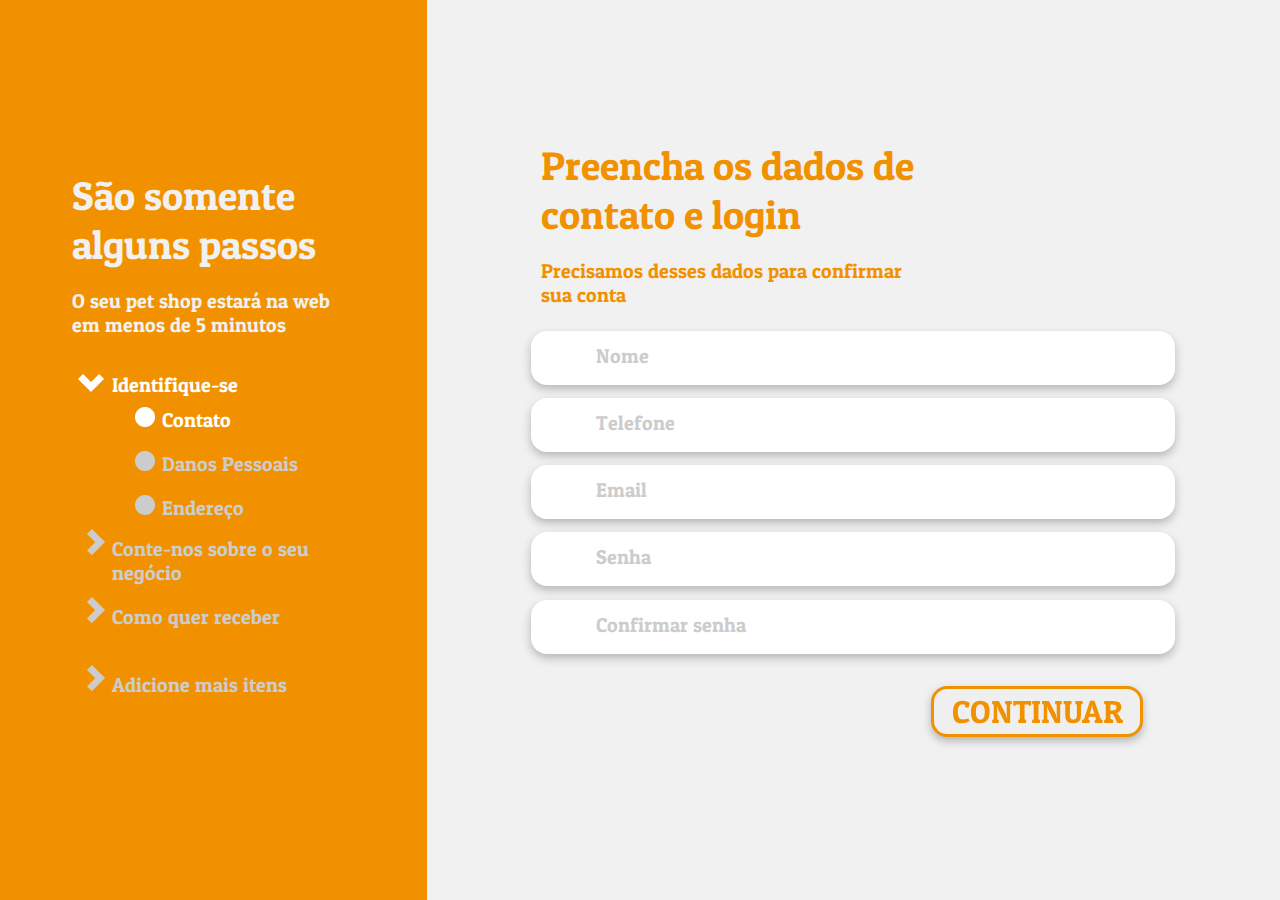
==== cadastro/index.html @ f834b2cd "feat: TG1-27 tela de cadastro contato" ====
<!DOCTYPE html>

<html>
    <head>
        <title>PetWeb - Cadastro</title>

        <link rel="stylesheet" href="/assets/css/main.css">
        <link rel="stylesheet" href="/cadastro/style.css">
    </head>

    <body class="container">
        <!-- container left -->
        <div class="col-lg-4 sm-hidden color1 container full-height">
            <div class="container-left">
                <h1 style="width: 263px">São somente alguns passos</h1>
                <h6 style="width: 263px">O seu pet shop estará na web em menos de 5 minutos</h6>
                <ul>
                    <li class="active">Identifique-se
                        <ul>
                            <li class="active">Contato</li>
                            <li>Danos Pessoais</li>
                            <li>Endereço</li>
                        </ul>
                    </li>
                    <li>Conte-nos sobre o seu negócio</li>
                    <li>Como quer receber</li>
                    <li>Adicione mais itens</li>
                </ul>
            </div>
        </div>

        <!-- container right-->
        <div class="col-lg-8 col-sm-12 color2 container full-height">
            <div class="container-left">
                <h1 style="width: 400px">Preencha os dados de contato e login</h1>
                <h6 style="width: 367px">Precisamos desses dados para confirmar sua conta</h6>
                <form action="#" id="form_contato">
                    <input placeholder="Nome" type="text" name="name" id="inp_name"/>
                    <input placeholder="Telefone" type="tel" name="tel" id="inp_tel"/>
                    <input placeholder="Email" type="email" name="email" id="inp_email"/>
                    <input placeholder="Senha" type="password" name="pass" id="inp_pass"/>
                    <input placeholder="Confirmar senha" type="password" name="confirm" id="inp_confirm">
                    <button class="btn-default" type="submit">CONTINUAR</button>
                </form>
            </div>
        </div>


        <script src="/assets/js/main.js"></script>
        <script src="/cadastro/cadastro.js"></script>
    </body>
</html>
---- assets/css/main.css ----
/* fonts */
@font-face
{
    font-family: Patua One;
    src: url(/assets/fonts/Patua_One/PatuaOne-Regular.ttf);
}

/* general */
*{
    font-family: Patua One;
}

/* tags */
body{
    margin: 0px;
    padding: 0px;
    width: 100vw;
    height: 100vh;
}

/* classes */
.color1{
    background-color: #f29100;
    color: #f1f1f1;
}

.color2{
    background-color: #f1f1f1;
    color:#f29100;
}


[   class          *=  "col-"      ]
{   float:                  left;
}

@media only screen and (max-width: 768px) {
    /* For mobile phones: */
    .col-sm-1       {   width:         8.33%;          }
    .col-sm-2       {   width:         16.66%;         }
    .col-sm-3       {   width:         25%;            }
    .col-sm-4       {   width:         33.33%;         }
    .col-sm-5       {   width:         41.66%;         }
    .col-sm-6       {   width:         50%;            }
    .col-sm-7       {   width:         58.33%;         }
    .col-sm-8       {   width:         66.66%;         }
    .col-sm-9       {   width:         75%;            }
    .col-sm-10      {   width:         83.33%;         }
    .col-sm-11      {   width:         91.66%;         }
    .col-sm-12      {   width:         100%;           }
    .sm-hidden      {   display:       none;           }

    .subscript{
        font-size:          0.6em;
        color:              #AAA;
        text-align:         center;
    }
}

@media only screen and (min-width: 769px) {
    .col-lg-1       {   width:      8.33%;          }
    .col-lg-2       {   width:      16.66%;         }
    .col-lg-3       {   width:      25%;            }
    .col-lg-4       {   width:      33.33%;         }
    .col-lg-5       {   width:      41.66%;         }
    .col-lg-6       {   width:      50%;            }
    .col-lg-7       {   width:      58.33%;         }
    .col-lg-8       {   width:      66.66%;         }
    .col-lg-9       {   width:      75%;            }
    .col-lg-10      {   width:      83.33%;         }
    .col-lg-11      {   width:      91.66%;         }
    .col-lg-12      {   width:      100%;           }
    .col-lg-18      {   width:      150%;           }
    .lg-hidden      {   display:    none;           }

    .subscript{
        display:            none;
    }
}
---- cadastro/style.css ----
/** tags **/
h1
{
    font-size: 40px;
    font-weight: 400;
    line-height: 49px;
    letter-spacing: 0em;
    text-align: left;
    margin:5px;
    padding:5px;
}

h6
{
    font-style: normal;
    font-weight: 400;
    font-size: 20px;
    line-height: 24px;
    text-align: left;
    margin: 5px;
    padding:5px;
}

ul{
    list-style-image: url(/assets/img/icon_chevron_right.png);
    width: 263px;
}

ul li{
    margin: 10px;
    height: 48px;
    font-style: normal;
    font-weight: 400;
    font-size: 20px;
    line-height: 24px;
    color: #ccc;
    display: inline flow-root list-item;
}

ul li.active {
    list-style-image: url(/assets/img/icon_chevron_bottom_active.png);
    color: #FFF;
}

ul li > ul li {
    list-style-image: url(/assets/img/icon_media_record.png);
    color: #CCC;
    height: 24px;
    width: 200px;
}

ul li.active > ul li.active {
    list-style-image: url(/assets/img/icon_media_record_active.png);
    color: #FFF;
}

input{
    width: 45vw;
    height: 50px;
    background: #FFFFFF;
    box-shadow: 0px 4px 10px rgba(0, 0, 0, 0.25), 0px -4px 10px rgba(255, 255, 255, 0.25);
    border-radius: 16px;
    border: 1px solid transparent;
    margin-top: 1em;
    padding-left: 5vw;
}

input::placeholder{
    color:#CCC;
    font-family: 'Patua One';
    font-style: normal;
    font-weight: 400;
    font-size: 20px;
    line-height: 24px;
    text-align: left;
}


/** classes **/
.full-height
{
    height: 100%;
}

.row {
    width: 100%;
}

.container
{
    display: flex;
    align-items: center;
    justify-content: center;
    flex-flow: wrap;
}

.container-left
{
    display: flex;
    align-items: center;
    justify-content: left;
    flex-flow: wrap;
    width: min-content;
    height: min-content;
}

.btn-default
{
    width: 212px;
    height: 51px;
    color: #f29100;
    font-family: 'Patua One';
    font-style: normal;
    font-weight: 400;
    font-size: 32px;
    line-height: 39px;
    border: 3px solid #F29100;
    filter: drop-shadow(0px 4px 4px rgba(0, 0, 0, 0.25));
    border-radius: 16px;
    margin: 1em;
    float:right;
}
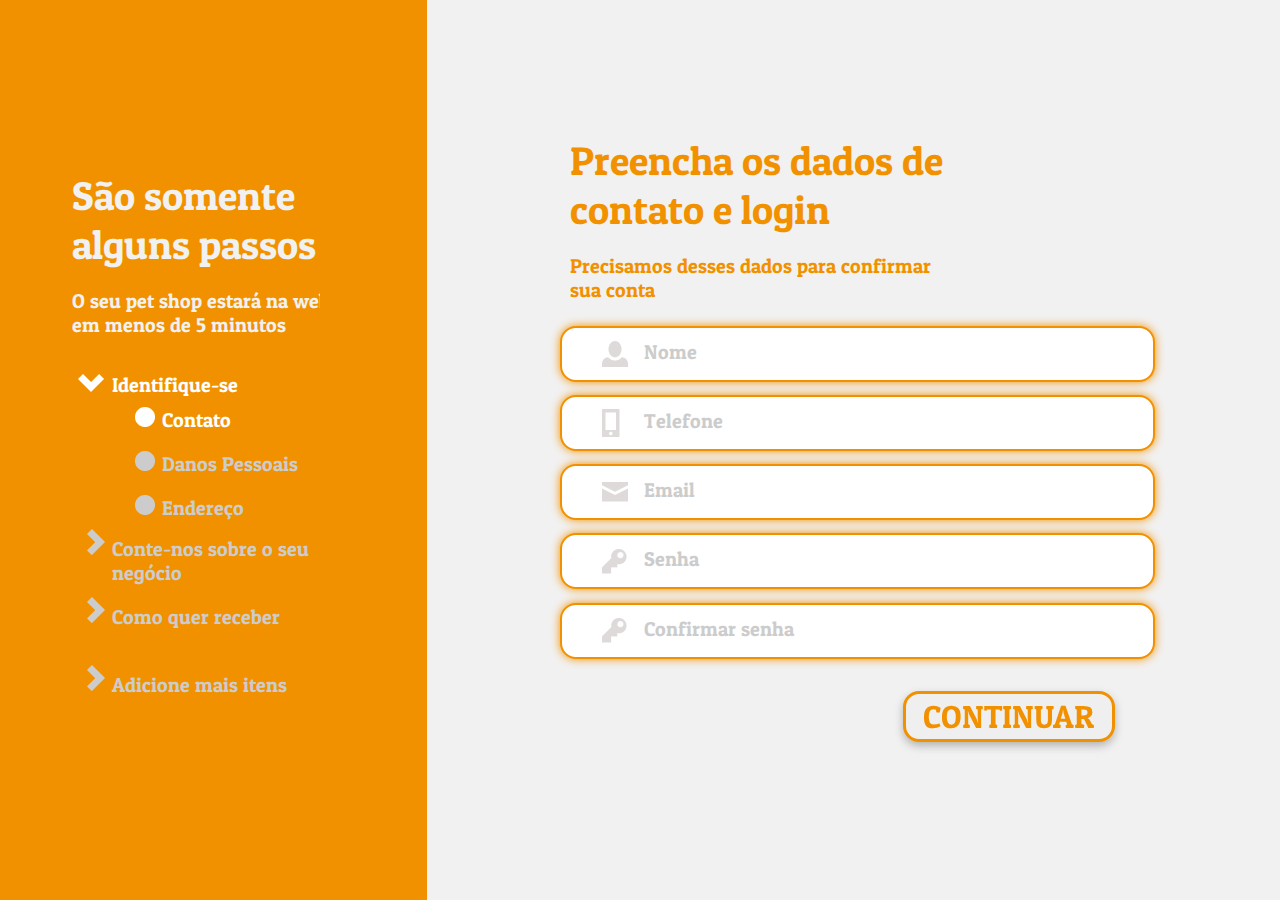
==== commit b79a0f41: "feat: TG1-27 mascaras de cadastro" ====
--- a/cadastro/index.html
+++ b/cadastro/index.html
@@ -3,17 +3,25 @@
 <html>
     <head>
         <title>PetWeb - Cadastro</title>
+        <!-- CSS Global -->
+        <link rel="stylesheet" href="/assets/css/main.css">
 
-        <link rel="stylesheet" href="/assets/css/main.css">
+        <!-- CSS Página-->
         <link rel="stylesheet" href="/cadastro/style.css">
+
+        <!-- Sobrescrita de CSS-->
+        <link rel="stylesheet" href="/assets/css/icons.css">
+        <link rel="stylesheet" href="/assets/css/main-desktop.css">
+        <link rel="stylesheet" href="/assets/css/main-mobile.css">
     </head>
 
     <body class="container">
         <!-- container left -->
-        <div class="col-lg-4 sm-hidden color1 container full-height">
+        <div class="col-lg-1 sm-hidden bg-color-1 container full-height"></div>
+        <div class="col-lg-2 sm-hidden bg-color-1 txt-color-1 container full-height">
             <div class="container-left">
-                <h1 style="width: 263px">São somente alguns passos</h1>
-                <h6 style="width: 263px">O seu pet shop estará na web em menos de 5 minutos</h6>
+                <h1 >São somente alguns passos</h1>
+                <h6 >O seu pet shop estará na web em menos de 5 minutos</h6>
                 <ul>
                     <li class="active">Identifique-se
                         <ul>
@@ -28,25 +36,100 @@
                 </ul>
             </div>
         </div>
+        <div class="col-lg-1 sm-hidden bg-color-1 container full-height"></div>
+
 
         <!-- container right-->
-        <div class="col-lg-8 col-sm-12 color2 container full-height">
-            <div class="container-left">
+        <div class="col-lg-1 sm-hidden bg-color-2 container full-height"></div>
+        <div class="col-lg-6 col-sm-12 bg-color-2 txt-color-2 container full-height">
+            <div class="container-left col-lg-11 col-sm-11">
                 <h1 style="width: 400px">Preencha os dados de contato e login</h1>
                 <h6 style="width: 367px">Precisamos desses dados para confirmar sua conta</h6>
-                <form action="#" id="form_contato">
-                    <input placeholder="Nome" type="text" name="name" id="inp_name"/>
-                    <input placeholder="Telefone" type="tel" name="tel" id="inp_tel"/>
-                    <input placeholder="Email" type="email" name="email" id="inp_email"/>
-                    <input placeholder="Senha" type="password" name="pass" id="inp_pass"/>
-                    <input placeholder="Confirmar senha" type="password" name="confirm" id="inp_confirm">
+
+                <form action="#" id="form_contato" method="post" enctype="application/x-www-form-urlencoded">
+
+                    <input
+                        id="inp_name"
+                        class="inp-default inp-icon-person"
+                        placeholder="Nome"
+                        type="text"
+                        name="name"
+                        pattern="([\w\s]{0,255})"
+                        minlength="4"
+                        maxlength="255"
+                        title="Deve conter entre 4 a 255 letras sem acentuações, números ou caracteres especiais"
+                        required
+                        onkeyup="this.value = Mask.name(this.value);"
+                        onchange="this.value = Mask.name(this.value);"
+                    />
+
+                    <input
+                        id="inp_tel"
+                        class="inp-default inp-icon-phone"
+                        placeholder="Telefone"
+                        type="tel"
+                        name="tel"
+                        inputmode="number"
+                        pattern="(\([0-9]{2}\))\s([9]{1})?([\s]{1})?([0-9]{4})-([0-9]{4})"
+                        minlength="10"
+                        maxlength="16"
+                        title="Digite apenas números"
+                        required
+                        onkeyup="this.value = Mask.phone(this.value);"
+                        onchange="this.value = Mask.phone(this.value);"
+                    />
+
+                    <input
+                        id="inp_email"
+                        class="inp-default inp-icon-env-closed"
+                        placeholder="Email"
+                        type="email"
+                        name="email"
+                        pattern="[a-z0-9._%+-]{3,45}+@[a-z0-9.-]{3,45}+\.[a-z]{2,4}$"
+                        minlength="9"
+                        maxlength="255"
+                        title="Digite um email válido"
+                        required
+                    />
+                    <input
+                        id="inp_pass"
+                        class="inp-default inp-icon-key"
+                        placeholder="Senha"
+                        type="password"
+                        name="pass"
+                        pattern="^(?=.*[a-z])(?=.*[A-Z])(?=.*[0-9])(?=.*[!@#$%^&*_=+-]).{8,12}$"
+                        minlength="8"
+                        maxlength="12"
+                        title="A senha deve conter caracteres maiúsculos, minúsculos, números e símbolos"
+                        required
+                    />
+
+                    <input
+                        id="inp_confirm_pass"
+                        class="inp-default inp-icon-key"
+                        placeholder="Confirmar senha"
+                        type="password"
+                        pattern="^(?=.*[a-z])(?=.*[A-Z])(?=.*[0-9])(?=.*[!@#$%^&*_=+-]).{8,12}$"
+                        minlength="8"
+                        maxlength="12"
+                        title="As senhas devem ser iguais"
+                        required
+                        onchange="
+                            if (this.value != document.querySelector('#inp_pass').value){
+                                this.value = '';
+                            }
+                        "
+                    />
+
                     <button class="btn-default" type="submit">CONTINUAR</button>
                 </form>
             </div>
         </div>
+        <div class="col-lg-1 sm-hidden bg-color-2 container full-height"></div>
+
 
 
         <script src="/assets/js/main.js"></script>
-        <script src="/cadastro/cadastro.js"></script>
+        <script src="/cadastro/Mask.js"></script>
     </body>
 </html>--- a/assets/css/main.css
+++ b/assets/css/main.css
@@ -19,61 +19,22 @@
 }
 
 /* classes */
-.color1{
+.bg-color-1 {
     background-color: #f29100;
+}
+
+.txt-color-1{
     color: #f1f1f1;
 }
 
-.color2{
+.bg-color-2{
     background-color: #f1f1f1;
+}
+
+.txt-color-2{
     color:#f29100;
 }
 
-
 [   class          *=  "col-"      ]
 {   float:                  left;
-}
-
-@media only screen and (max-width: 768px) {
-    /* For mobile phones: */
-    .col-sm-1       {   width:         8.33%;          }
-    .col-sm-2       {   width:         16.66%;         }
-    .col-sm-3       {   width:         25%;            }
-    .col-sm-4       {   width:         33.33%;         }
-    .col-sm-5       {   width:         41.66%;         }
-    .col-sm-6       {   width:         50%;            }
-    .col-sm-7       {   width:         58.33%;         }
-    .col-sm-8       {   width:         66.66%;         }
-    .col-sm-9       {   width:         75%;            }
-    .col-sm-10      {   width:         83.33%;         }
-    .col-sm-11      {   width:         91.66%;         }
-    .col-sm-12      {   width:         100%;           }
-    .sm-hidden      {   display:       none;           }
-
-    .subscript{
-        font-size:          0.6em;
-        color:              #AAA;
-        text-align:         center;
-    }
-}
-
-@media only screen and (min-width: 769px) {
-    .col-lg-1       {   width:      8.33%;          }
-    .col-lg-2       {   width:      16.66%;         }
-    .col-lg-3       {   width:      25%;            }
-    .col-lg-4       {   width:      33.33%;         }
-    .col-lg-5       {   width:      41.66%;         }
-    .col-lg-6       {   width:      50%;            }
-    .col-lg-7       {   width:      58.33%;         }
-    .col-lg-8       {   width:      66.66%;         }
-    .col-lg-9       {   width:      75%;            }
-    .col-lg-10      {   width:      83.33%;         }
-    .col-lg-11      {   width:      91.66%;         }
-    .col-lg-12      {   width:      100%;           }
-    .col-lg-18      {   width:      150%;           }
-    .lg-hidden      {   display:    none;           }
-
-    .subscript{
-        display:            none;
-    }
 }--- a/cadastro/style.css
+++ b/cadastro/style.css
@@ -54,18 +54,20 @@
     color: #FFF;
 }
 
-input{
-    width: 45vw;
+/** classes **/
+.inp-default{
+    width: 100%;
     height: 50px;
     background: #FFFFFF;
+    color: #F29100;
     box-shadow: 0px 4px 10px rgba(0, 0, 0, 0.25), 0px -4px 10px rgba(255, 255, 255, 0.25);
     border-radius: 16px;
     border: 1px solid transparent;
     margin-top: 1em;
-    padding-left: 5vw;
+    text-indent: 6em;
 }
 
-input::placeholder{
+.inp-default::placeholder{
     color:#CCC;
     font-family: 'Patua One';
     font-style: normal;
@@ -75,8 +77,24 @@
     text-align: left;
 }
 
+.inp-default:focus
+{
+    border: none;
+    outline: #F29100;
+    box-shadow: 0px 0px 10px #F29100;
+}
 
-/** classes **/
+.inp-default:invalid
+{
+    border: 2px solid #F29100;
+    box-shadow: 0px 0px 10px #F29100;
+}
+
+.inp-default:valid
+{
+    border: none;
+}
+
 .full-height
 {
     height: 100%;
--- a/assets/css/icons.css
+++ b/assets/css/icons.css
@@ -0,0 +1,28 @@
+/** general **/
+[ class *= inp-icon- ]
+{
+    background-repeat: no-repeat;
+    background-position-x: 3em;
+    background-position-y: center;
+}
+
+/** classes **/
+.inp-icon-person
+{
+    background-image: url(/assets/img/icon_person.png);
+}
+
+.inp-icon-phone
+{
+    background-image: url(/assets/img/icon_phone.png);
+}
+
+.inp-icon-env-closed
+{
+    background-image: url(/assets/img/icon_envelope_closed.png);
+}
+
+.inp-icon-key
+{
+    background-image: url(/assets/img/icon_key.png);
+}--- a/assets/css/main-desktop.css
+++ b/assets/css/main-desktop.css
@@ -0,0 +1,20 @@
+@media only screen and (min-width: 769px) {
+    .col-lg-1       {   width:      8.33%;          }
+    .col-lg-2       {   width:      16.66%;         }
+    .col-lg-3       {   width:      25%;            }
+    .col-lg-4       {   width:      33.33%;         }
+    .col-lg-5       {   width:      41.66%;         }
+    .col-lg-6       {   width:      50%;            }
+    .col-lg-7       {   width:      58.33%;         }
+    .col-lg-8       {   width:      66.66%;         }
+    .col-lg-9       {   width:      75%;            }
+    .col-lg-10      {   width:      83.33%;         }
+    .col-lg-11      {   width:      91.66%;         }
+    .col-lg-12      {   width:      100%;           }
+    .col-lg-18      {   width:      150%;           }
+    .lg-hidden      {   display:    none;           }
+
+    .subscript{
+        display:            none;
+    }
+}--- a/assets/css/main-mobile.css
+++ b/assets/css/main-mobile.css
@@ -0,0 +1,23 @@
+
+@media only screen and (max-width: 768px) {
+    /* For mobile phones: */
+    .col-sm-1       {   width:         8.33%;          }
+    .col-sm-2       {   width:         16.66%;         }
+    .col-sm-3       {   width:         25%;            }
+    .col-sm-4       {   width:         33.33%;         }
+    .col-sm-5       {   width:         41.66%;         }
+    .col-sm-6       {   width:         50%;            }
+    .col-sm-7       {   width:         58.33%;         }
+    .col-sm-8       {   width:         66.66%;         }
+    .col-sm-9       {   width:         75%;            }
+    .col-sm-10      {   width:         83.33%;         }
+    .col-sm-11      {   width:         91.66%;         }
+    .col-sm-12      {   width:         100%;           }
+    .sm-hidden      {   display:       none;           }
+
+    .subscript{
+        font-size:          0.6em;
+        color:              #AAA;
+        text-align:         center;
+    }
+}
